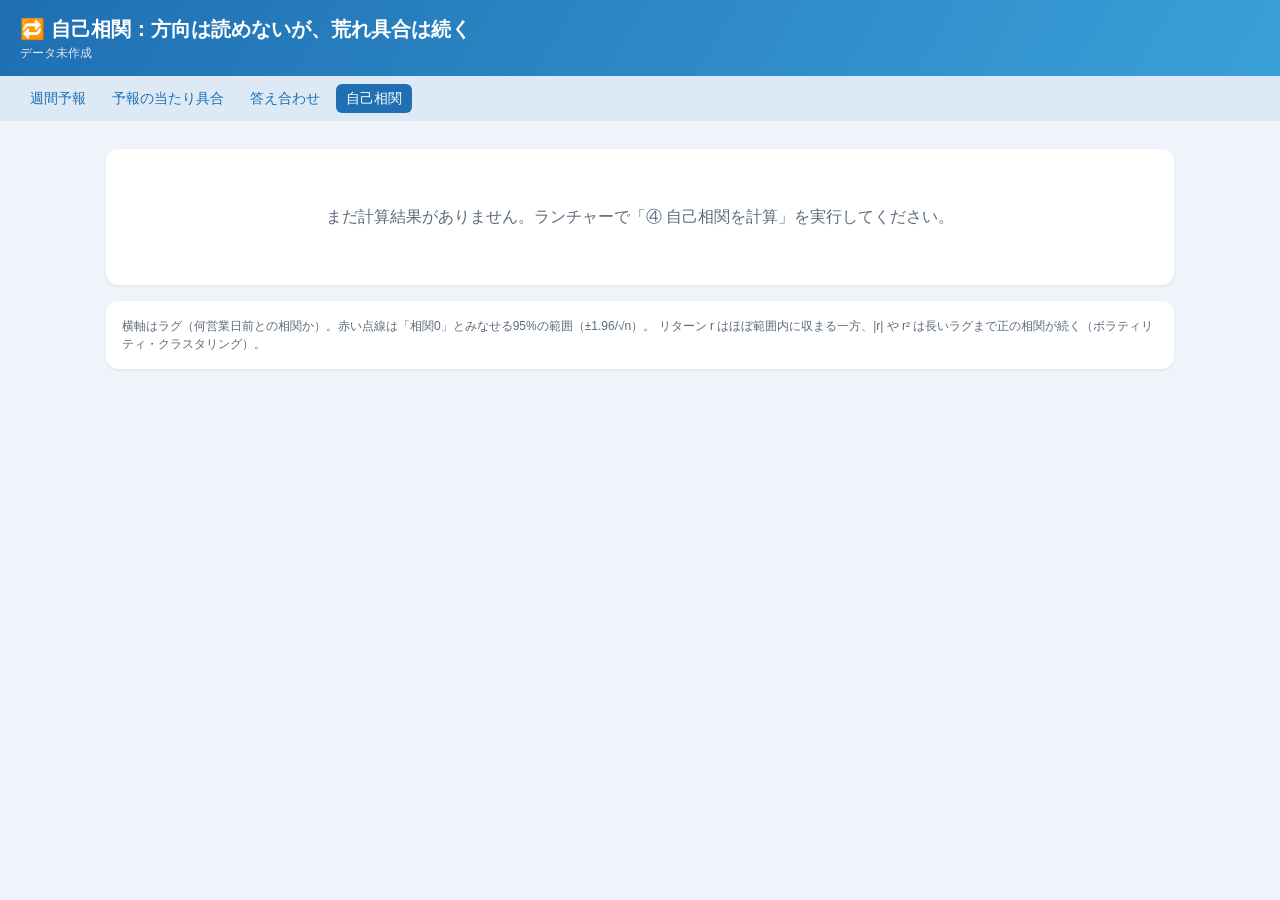
==== web/acf.html @ ad4029ad "ボラ予報：ボラティリティの天気予報（初版） Co-Authored-By: Claude Opus 5.5 <noreply@anthropic.com> Claude-Session: https:" ====
<!DOCTYPE html>
<html lang="ja">
<head>
<meta charset="utf-8">
<meta name="viewport" content="width=device-width, initial-scale=1">
<title>ボラ予報 - 自己相関</title>
<meta name="theme-color" content="#1f6fb2">
<meta name="apple-mobile-web-app-capable" content="yes">
<meta name="mobile-web-app-capable" content="yes">
<meta name="apple-mobile-web-app-status-bar-style" content="default">
<meta name="apple-mobile-web-app-title" content="ボラ予報">
<link rel="manifest" href="manifest.json">
<link rel="apple-touch-icon" href="icon-180.png">
<link rel="stylesheet" href="common.css">
<style>
  .grid3 { display: grid; grid-template-columns: repeat(auto-fit, minmax(300px, 1fr)); gap: 12px; }
</style>
</head>
<body>
<header>
  <h1>🔁 自己相関：方向は読めないが、荒れ具合は続く</h1>
  <div class="meta" id="meta">データ未作成</div>
</header>
<nav>
  <a href="forecast.html">週間予報</a>
  <a href="backtest.html">予報の当たり具合</a>
  <a href="archive.html">答え合わせ</a>
  <a href="acf.html" class="active">自己相関</a>
</nav>
<main>
  <div class="tabs" id="tabs"></div>
  <div class="card" id="content"><div class="empty">まだ計算結果がありません。ランチャーで「④ 自己相関を計算」を実行してください。</div></div>
  <div class="card note">
    横軸はラグ（何営業日前との相関か）。赤い点線は「相関0」とみなせる95%の範囲（±1.96/√n）。
    リターン r はほぼ範囲内に収まる一方、|r| や r² は長いラグまで正の相関が続く（ボラティリティ・クラスタリング）。
  </div>
</main>
<script src="data/acf.js"></script>
<script src="chart.js"></script>
<script>
(() => {
  const A = window.ACF;
  if (!A || !A.items || !A.items.length) return;
  document.getElementById("meta").textContent = `作成 ${A.generated_at} ／ 最大ラグ ${A.max_lag}`;
  Chart.tabs(document.getElementById("tabs"), A.items, it => {
    const c = document.getElementById("content");
    c.innerHTML = `<h3 style="margin-top:0">${it.name}（${it.n}日）</h3>
      <div class="grid3"><div id="a1"></div><div id="a2"></div><div id="a3"></div></div>`;
    Chart.acfBars(document.getElementById("a1"), { values: it.r, band: it.band, title: "リターン r（方向）", color: "#8aa1b5" });
    Chart.acfBars(document.getElementById("a2"), { values: it.abs, band: it.band, title: "|r|（変動の大きさ）" });
    Chart.acfBars(document.getElementById("a3"), { values: it.sq, band: it.band, title: "r²", color: "#e07b39" });
  });
})();
</script>
</body>
</html>
---- web/common.css ----
/* 全ページ共通のスタイル */
:root {
  --bg: #eef4fa; --card: #ffffff; --ink: #1d2a38; --sub: #5c6b7a; --line: #d6e0ea;
  --accent: #1f6fb2; --alert: #e6a100; --warning: #d23c3c; --good: #2f8f5b;
}
* { box-sizing: border-box; }
body { margin: 0; font-family: "Hiragino Sans", "Yu Gothic UI", "Meiryo", sans-serif;
       background: var(--bg); color: var(--ink); line-height: 1.5; }
header { background: linear-gradient(120deg, #1f6fb2, #3aa0d8); color: #fff; padding: 14px 20px; }
header h1 { margin: 0; font-size: 20px; }
header .meta { font-size: 12px; opacity: .85; }
nav { display: flex; gap: 6px; padding: 8px 20px; background: #dde9f5; flex-wrap: wrap; }
nav a { text-decoration: none; color: var(--accent); padding: 4px 10px; border-radius: 6px; font-size: 14px; }
nav a.active { background: var(--accent); color: #fff; }
main { max-width: 1100px; margin: 0 auto; padding: 16px; }
.card { background: var(--card); border-radius: 12px; padding: 16px; margin-bottom: 16px;
        box-shadow: 0 1px 3px rgba(0,0,0,.08); }
.tabs { display: flex; gap: 6px; flex-wrap: wrap; margin-bottom: 12px; }
.tabs button { border: 1px solid var(--line); background: #fff; padding: 6px 12px; border-radius: 999px;
               cursor: pointer; font-size: 14px; }
.tabs button.active { background: var(--accent); color: #fff; border-color: var(--accent); }
.empty { padding: 40px; text-align: center; color: var(--sub); }
table { border-collapse: collapse; width: 100%; font-size: 14px; }
th, td { border-bottom: 1px solid var(--line); padding: 6px 8px; text-align: right; }
th:first-child, td:first-child { text-align: left; }
th { color: var(--sub); font-weight: normal; }
.note { font-size: 12px; color: var(--sub); }
.badge { display: inline-block; padding: 2px 10px; border-radius: 999px; color: #fff; font-size: 13px; font-weight: bold; }
.badge.注意報 { background: var(--alert); }
.badge.警報 { background: var(--warning); }
.badge.pass { background: var(--good); }
.badge.fail { background: var(--warning); }
svg text { font-family: inherit; }
details summary { cursor: pointer; color: var(--accent); margin: 8px 0; }

/* ---- スマホ ---- */
@media (max-width: 600px) {
  header { padding: 10px 14px; padding-top: max(10px, env(safe-area-inset-top)); }
  header h1 { font-size: 17px; }
  nav { padding: 6px 10px; overflow-x: auto; flex-wrap: nowrap; }
  nav a { white-space: nowrap; }
  main { padding: 10px; }
  .card { padding: 12px; border-radius: 10px; margin-bottom: 10px; }
  .card h3 { font-size: 16px; }
  table { display: block; overflow-x: auto; white-space: nowrap; font-size: 12px; -webkit-overflow-scrolling: touch; }
  th, td { padding: 5px 6px; }
  .tabs { flex-wrap: nowrap; overflow-x: auto; }
  .tabs button { white-space: nowrap; }
}
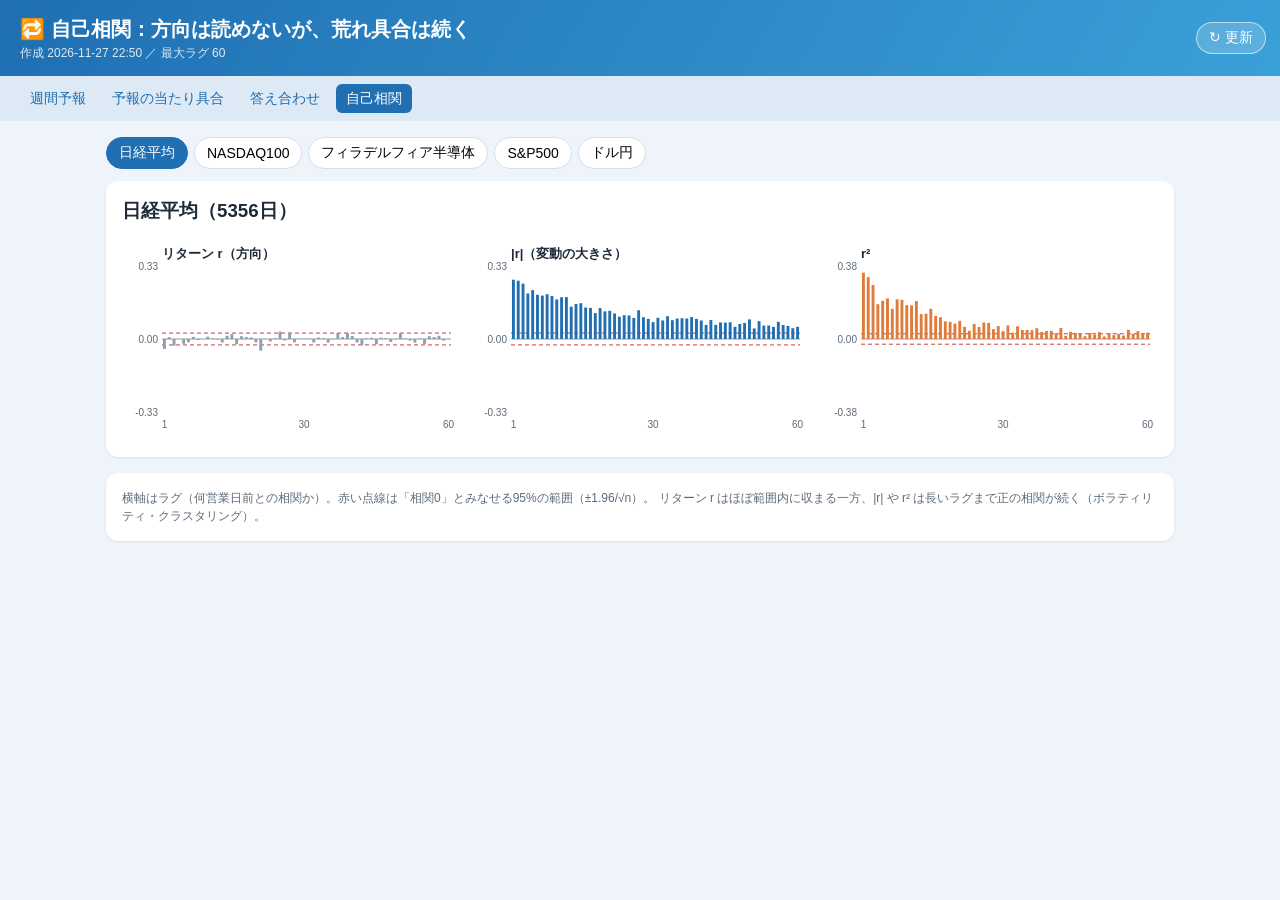
==== commit 75ac3e1b: "全ページに更新ボタンを追加し、予報データを毎回最新で読み込むように Co-Authored-By: Claude Opus 5.5 <noreply@anthropic.com> Claude-Ses" ====
--- a/web/acf.html
+++ b/web/acf.html
@@ -35,7 +35,8 @@
     リターン r はほぼ範囲内に収まる一方、|r| や r² は長いラグまで正の相関が続く（ボラティリティ・クラスタリング）。
   </div>
 </main>
-<script src="data/acf.js"></script>
+<script src="common.js"></script>
+<script>loadData("acf.js");</script>
 <script src="chart.js"></script>
 <script>
 (() => {
--- a/web/common.css
+++ b/web/common.css
@@ -47,3 +47,11 @@
   .tabs { flex-wrap: nowrap; overflow-x: auto; }
   .tabs button { white-space: nowrap; }
 }
+
+/* 更新ボタン */
+header { position: relative; padding-right: 96px; }
+header .reload { position: absolute; right: 14px; top: 50%; transform: translateY(-50%);
+                 background: rgba(255,255,255,.18); color: #fff; border: 1px solid rgba(255,255,255,.6);
+                 border-radius: 999px; padding: 6px 12px; font-size: 14px; cursor: pointer; }
+header .reload:active { background: rgba(255,255,255,.35); }
+header .reload:disabled { opacity: .7; }
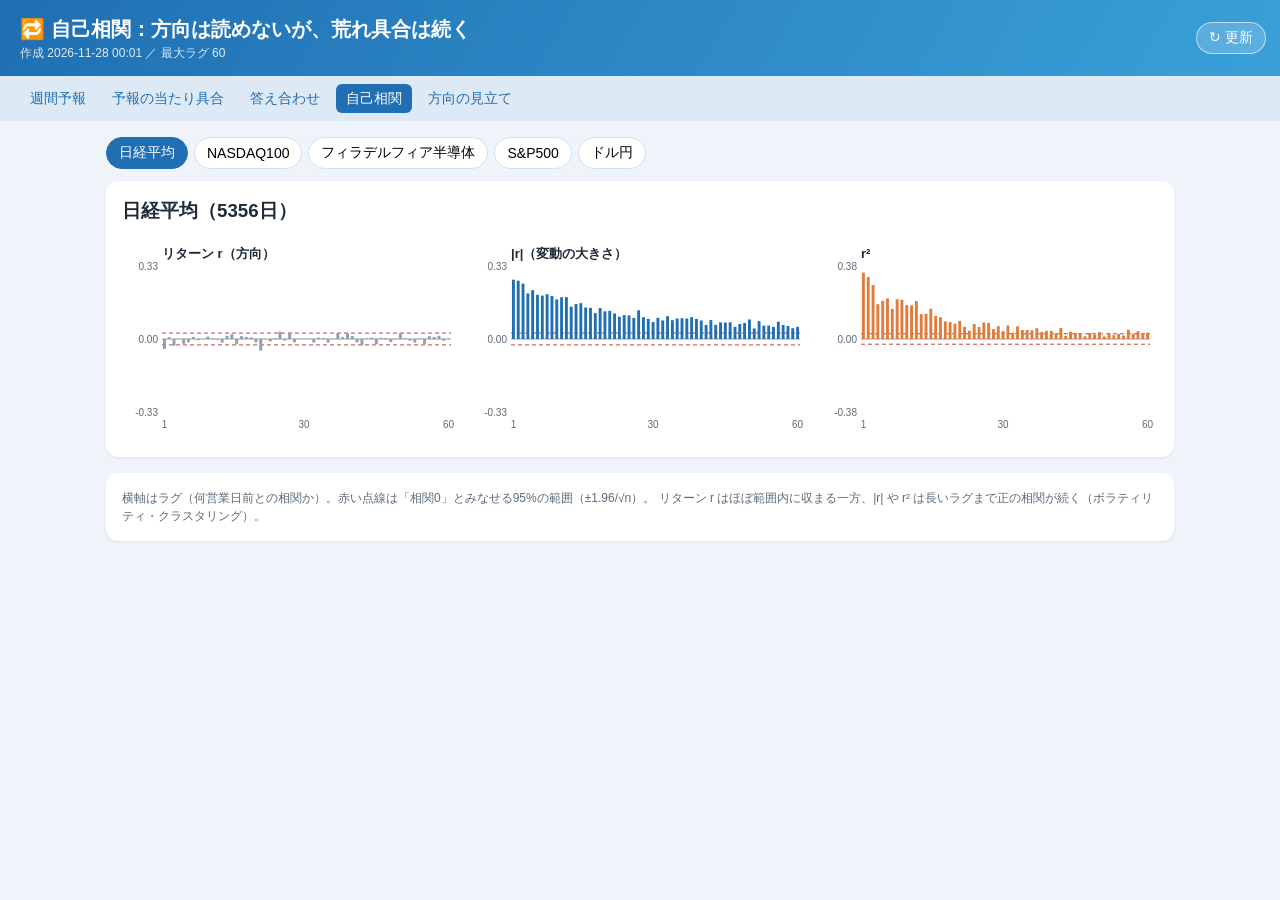
==== commit 240f308f: "方向の見立てを、ボラの週間予報から別ページに分離 [skip ci] メインの週間予報には方向（上がる確率）を出さず、ナビの「方向の見立て」ページ（trend.html）に移した。 データも fore" ====
--- a/web/acf.html
+++ b/web/acf.html
@@ -26,6 +26,7 @@
   <a href="backtest.html">予報の当たり具合</a>
   <a href="archive.html">答え合わせ</a>
   <a href="acf.html" class="active">自己相関</a>
+  <a href="trend.html">方向の見立て</a>
 </nav>
 <main>
   <div class="tabs" id="tabs"></div>
--- a/web/common.css
+++ b/web/common.css
@@ -55,3 +55,17 @@
                  border-radius: 999px; padding: 6px 12px; font-size: 14px; cursor: pointer; }
 header .reload:active { background: rgba(255,255,255,.35); }
 header .reload:disabled { opacity: .7; }
+
+/* 警告・信頼度 */
+.warnbox { background: #fff4e0; border-left: 4px solid var(--alert); padding: 8px 12px; margin: 0 0 12px;
+           font-size: 13px; border-radius: 6px; }
+.conf { font-size: 13px; color: var(--sub); margin-top: 4px; }
+.conf b { color: var(--ink); }
+.grade { display: inline-block; min-width: 1.4em; text-align: center; font-weight: bold; color: var(--accent); }
+.day .conf { font-size: 11px; margin-top: 2px; }
+
+/* 方向の見立て（赤＝上、青＝下。ローソク足と同じ） */
+.trend.up { color: #d23c3c; }
+.trend.down { color: #2f6fb2; }
+.trend.flat { color: var(--sub); }
+.day .trend { font-size: 13px; margin-top: 4px; }
